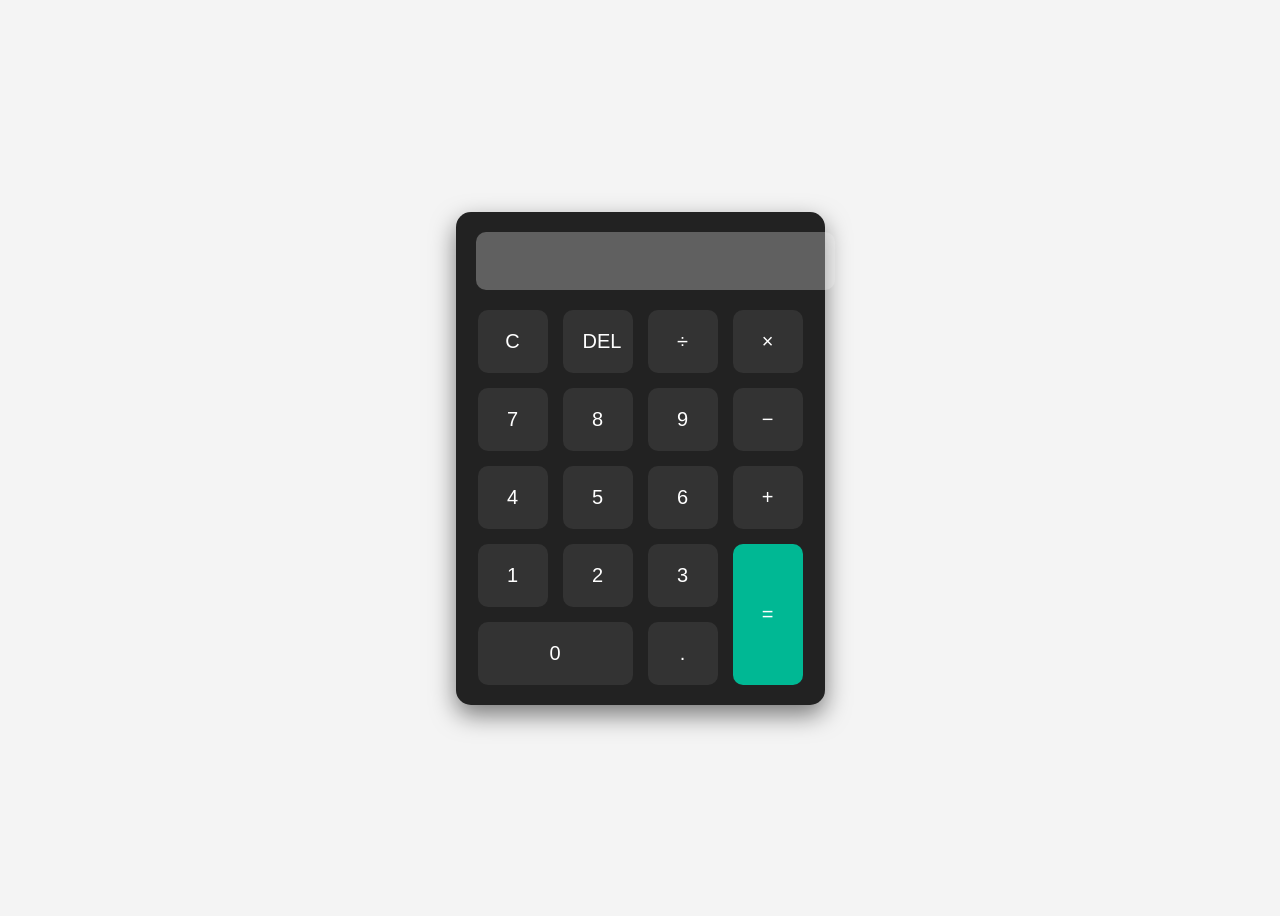
==== t1.html @ ade0b08a "Add files via upload" ====
<!DOCTYPE html>
<html lang="en">
<head>
  <meta charset="UTF-8" />
  <meta name="viewport" content="width=device-width, initial-scale=1.0"/>
  <title>Stylish Calculator</title>
  <link rel="stylesheet" href="style.css"/>
</head>
<body>
  <div class="calculator">
    <input type="text" id="display" disabled />
    <div class="buttons">
      <button onclick="clearDisplay()">C</button>
      <button onclick="deleteLast()">DEL</button>
      <button onclick="appendValue('/')">÷</button>
      <button onclick="appendValue('*')">×</button>

      <button onclick="appendValue('7')">7</button>
      <button onclick="appendValue('8')">8</button>
      <button onclick="appendValue('9')">9</button>
      <button onclick="appendValue('-')">−</button>

      <button onclick="appendValue('4')">4</button>
      <button onclick="appendValue('5')">5</button>
      <button onclick="appendValue('6')">6</button>
      <button onclick="appendValue('+')">+</button>

      <button onclick="appendValue('1')">1</button>
      <button onclick="appendValue('2')">2</button>
      <button onclick="appendValue('3')">3</button>
      <button onclick="calculateResult()" class="equal">=</button>

      <button onclick="appendValue('0')" class="zero">0</button>
      <button onclick="appendValue('.')">.</button>
    </div>
  </div>
  <script src="script.js"></script>
</body>
</html>
---- style.css ----
body {
  background: #f4f4f4;
  display: flex;
  justify-content: center;
  align-items: center;
  height: 100vh;
  font-family: 'Segoe UI', sans-serif;
}

.calculator {
  background: #222;
  padding: 20px;
  border-radius: 15px;
  box-shadow: 0 10px 25px rgba(0,0,0,0.5);
}

#display {
  width: 100%;
  padding: 15px;
  font-size: 24px;
  text-align: right;
  border: none;
  border-radius: 10px;
  margin-bottom: 20px;
}

.buttons {
  display: grid;
  grid-template-columns: repeat(4, 70px);
  gap: 15px;
  justify-content: center;
}

button {
  padding: 20px;
  font-size: 20px;
  border: none;
  border-radius: 10px;
  background: #333;
  color: #fff;
  cursor: pointer;
  transition: background 0.3s;
}

button:hover {
  background: #555;
}

button.equal {
  background-color: #00b894;
  grid-row: span 2;
}

button.equal:hover {
  background-color: #019875;
}

button.zero {
  grid-column: span 2;
}
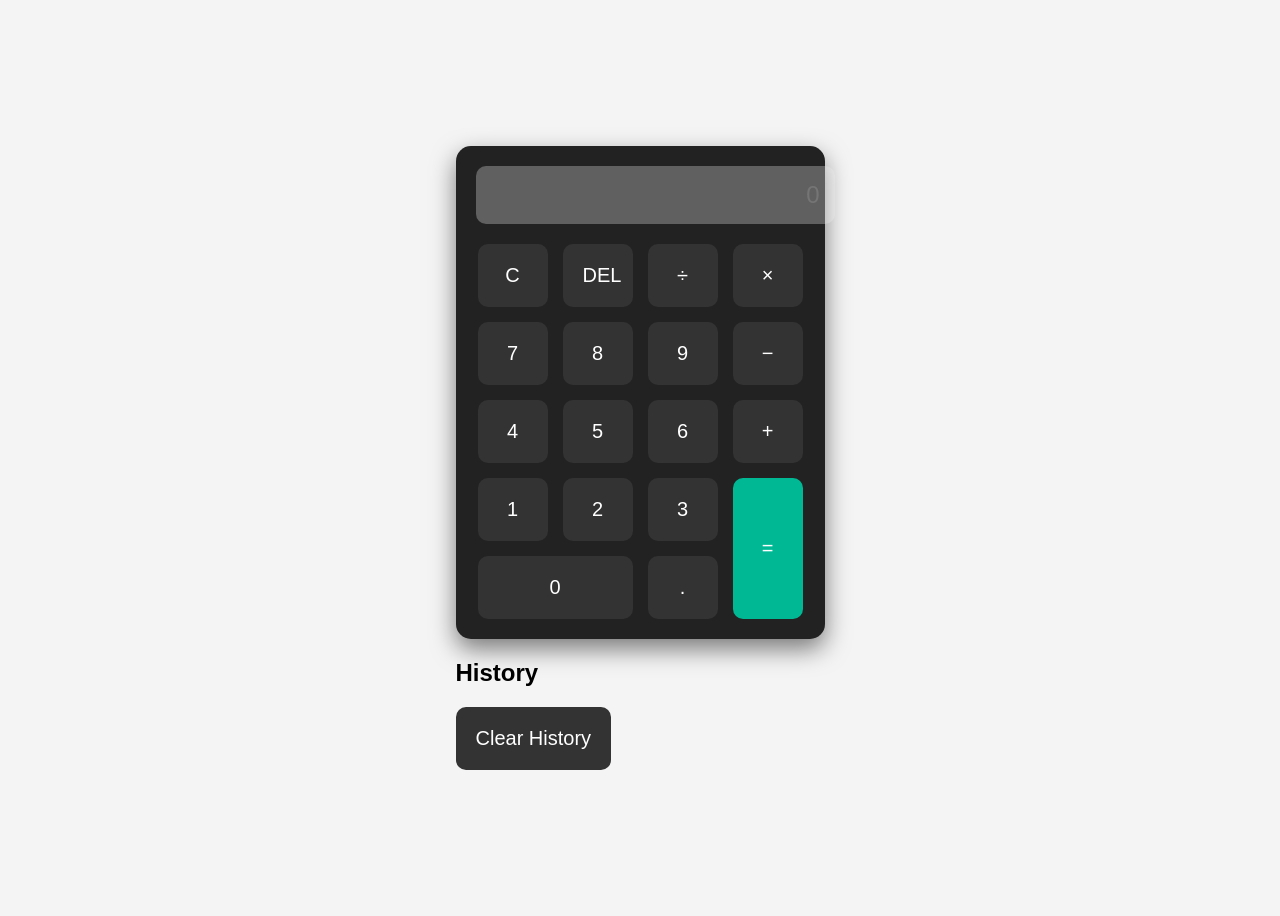
==== commit 10a094ec: "t1.html" ====
--- a/t1.html
+++ b/t1.html
@@ -3,37 +3,48 @@
 <head>
   <meta charset="UTF-8" />
   <meta name="viewport" content="width=device-width, initial-scale=1.0"/>
-  <title>Stylish Calculator</title>
-  <link rel="stylesheet" href="style.css"/>
+  <title>Modern Calculator with History</title>
+  <link rel="stylesheet" href="style.css" />
 </head>
 <body>
-  <div class="calculator">
-    <input type="text" id="display" disabled />
-    <div class="buttons">
-      <button onclick="clearDisplay()">C</button>
-      <button onclick="deleteLast()">DEL</button>
-      <button onclick="appendValue('/')">÷</button>
-      <button onclick="appendValue('*')">×</button>
+  <div class="container">
+    <!-- Calculator Section -->
+    <div class="calculator">
+      <input type="text" id="display" placeholder="0" disabled />
+      <div class="buttons">
+        <button onclick="clearDisplay()">C</button>
+        <button onclick="deleteLast()">DEL</button>
+        <button onclick="appendValue('/')">÷</button>
+        <button onclick="appendValue('*')">×</button>
 
-      <button onclick="appendValue('7')">7</button>
-      <button onclick="appendValue('8')">8</button>
-      <button onclick="appendValue('9')">9</button>
-      <button onclick="appendValue('-')">−</button>
+        <button onclick="appendValue('7')">7</button>
+        <button onclick="appendValue('8')">8</button>
+        <button onclick="appendValue('9')">9</button>
+        <button onclick="appendValue('-')">−</button>
 
-      <button onclick="appendValue('4')">4</button>
-      <button onclick="appendValue('5')">5</button>
-      <button onclick="appendValue('6')">6</button>
-      <button onclick="appendValue('+')">+</button>
+        <button onclick="appendValue('4')">4</button>
+        <button onclick="appendValue('5')">5</button>
+        <button onclick="appendValue('6')">6</button>
+        <button onclick="appendValue('+')">+</button>
 
-      <button onclick="appendValue('1')">1</button>
-      <button onclick="appendValue('2')">2</button>
-      <button onclick="appendValue('3')">3</button>
-      <button onclick="calculateResult()" class="equal">=</button>
+        <button onclick="appendValue('1')">1</button>
+        <button onclick="appendValue('2')">2</button>
+        <button onclick="appendValue('3')">3</button>
+        <button onclick="calculateResult()" class="equal">=</button>
 
-      <button onclick="appendValue('0')" class="zero">0</button>
-      <button onclick="appendValue('.')">.</button>
+        <button onclick="appendValue('0')" class="zero">0</button>
+        <button onclick="appendValue('.')">.</button>
+      </div>
+    </div>
+
+    <!-- History Section -->
+    <div class="history">
+      <h2>History</h2>
+      <ul id="historyList"></ul>
+      <button onclick="clearHistory()" class="clear-history">Clear History</button>
     </div>
   </div>
+
   <script src="script.js"></script>
 </body>
 </html>
